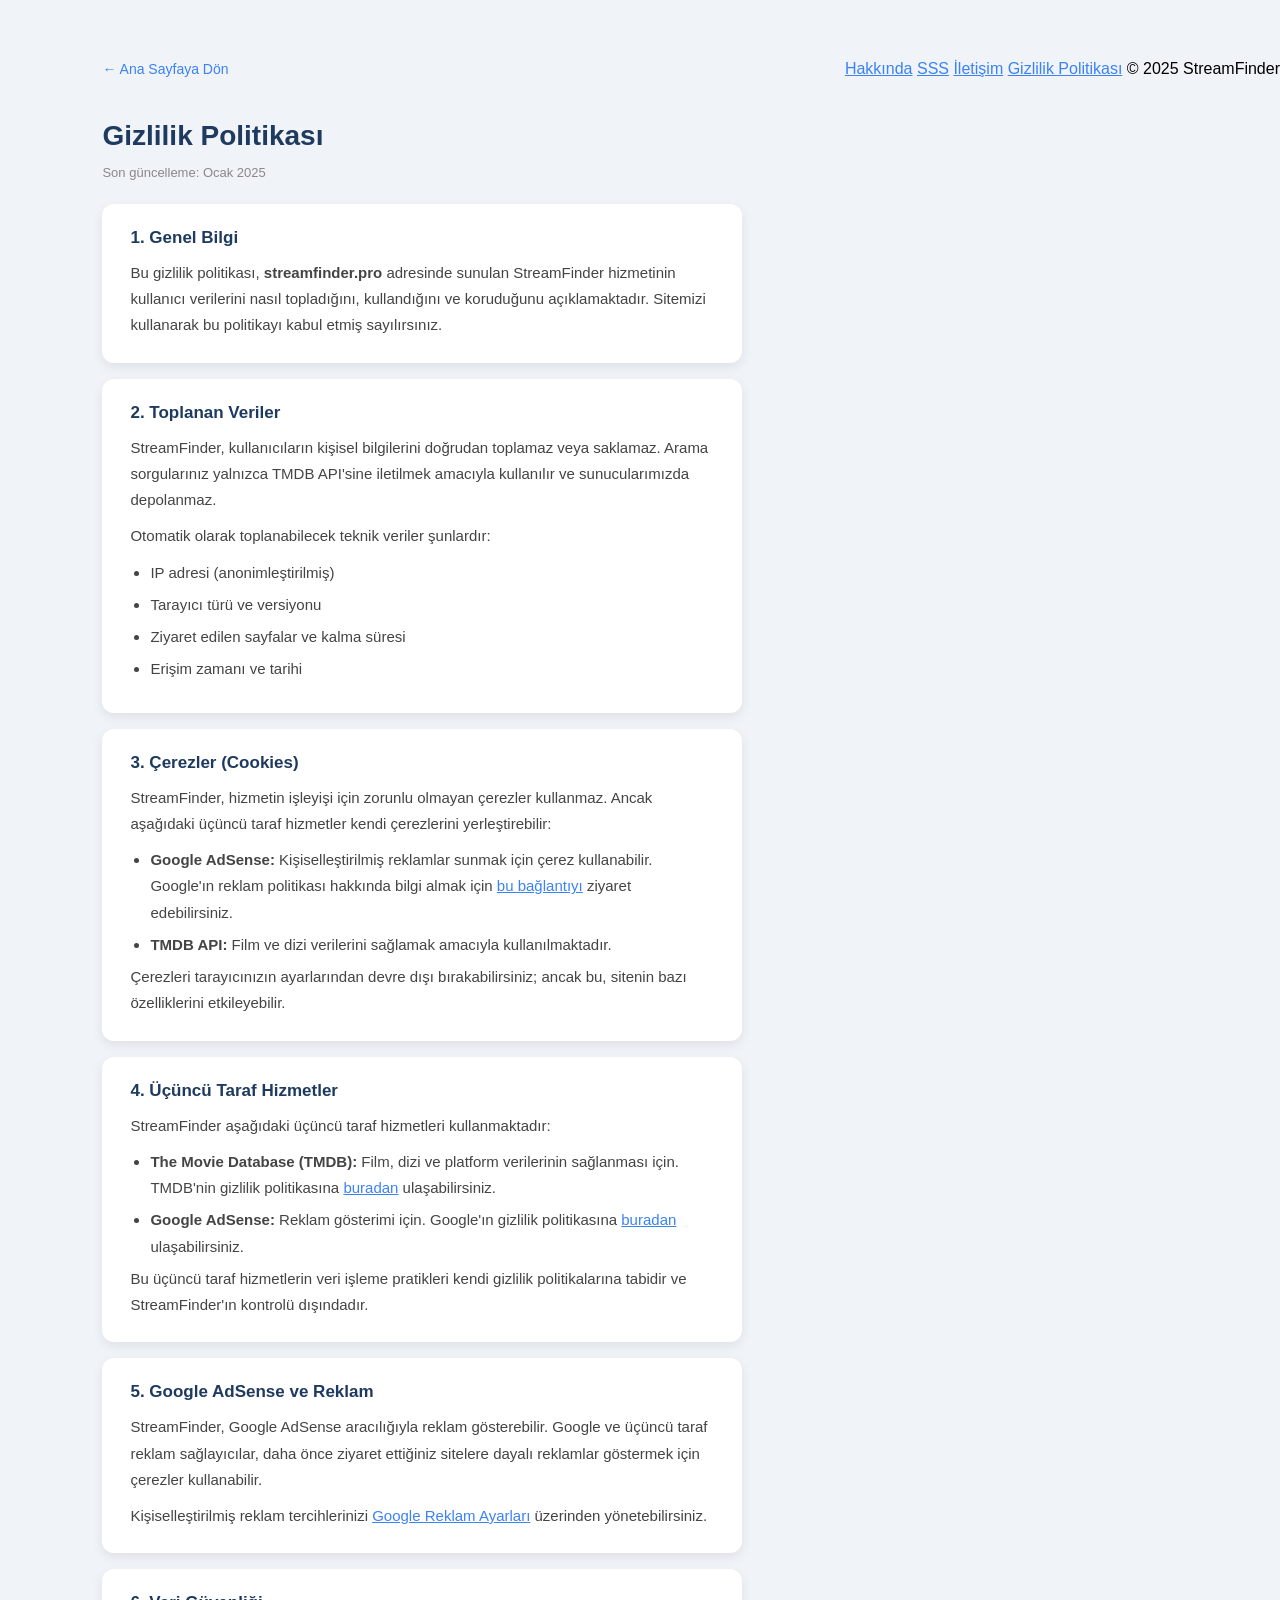
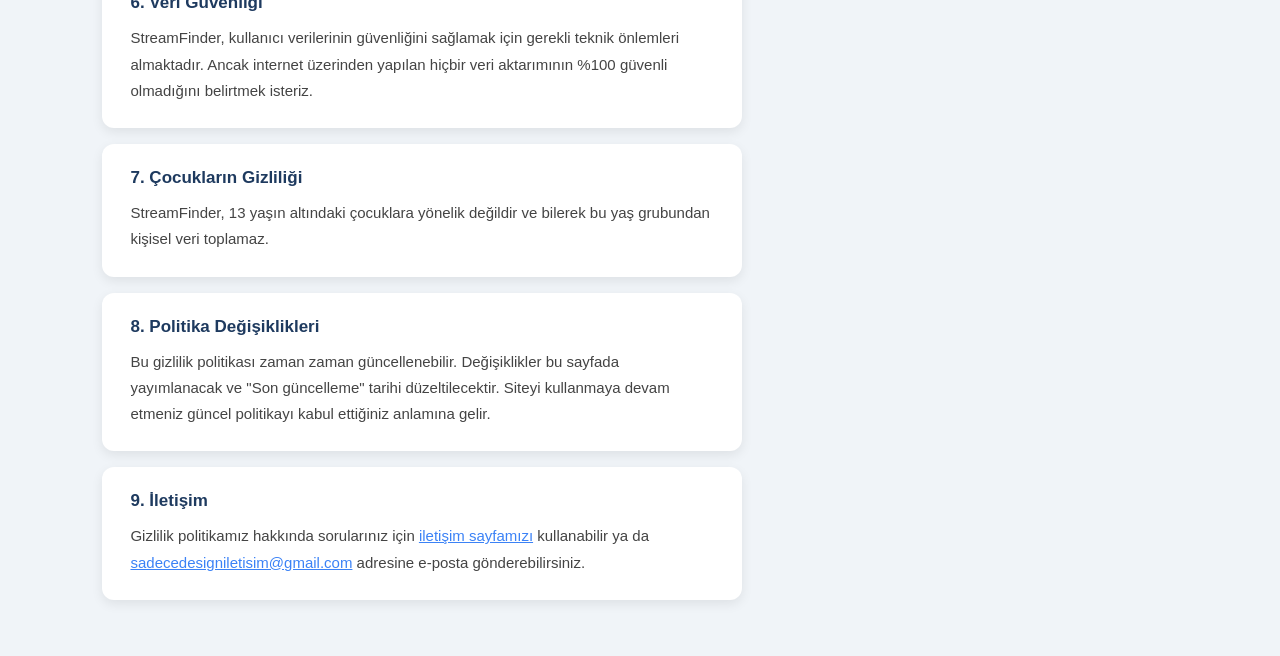
==== gizlilik.html @ 3b2440e1 "Create gizlilik.html" ====
<!DOCTYPE html>
<html lang="tr">
<head>
    <meta charset="UTF-8">
    <meta name="viewport" content="width=device-width, initial-scale=1.0">
    <title>Gizlilik Politikası – StreamFinder</title>
    <link rel="stylesheet" href="style.css">
    <style>
        body { padding-top: 60px; align-items: flex-start; }
        .icerik { max-width: 640px; width: 100%; margin: 0 auto; padding: 0 16px 40px; }
        .sayfa-baslik { color: #1e3a5f; font-size: 28px; margin-bottom: 4px; font-family: Arial, sans-serif; }
        .guncelleme { color: #888; font-size: 13px; margin-bottom: 24px; font-family: Arial, sans-serif; }
        .geri-link { display: inline-flex; align-items: center; gap: 6px; color: #3b82f6; text-decoration: none; font-size: 14px; font-family: Arial, sans-serif; margin-bottom: 24px; }
        .geri-link:hover { text-decoration: underline; }
        .bolum { background: white; border-radius: 12px; padding: 24px 28px; box-shadow: 0 4px 12px rgba(0,0,0,0.08); margin-bottom: 16px; }
        .bolum h2 { color: #1e3a5f; font-size: 17px; margin: 0 0 12px 0; font-family: Arial, sans-serif; }
        .bolum p, .bolum li { color: #444; font-size: 15px; line-height: 1.75; font-family: Arial, sans-serif; }
        .bolum p { margin: 0 0 10px 0; }
        .bolum p:last-child { margin-bottom: 0; }
        .bolum ul { padding-left: 20px; margin: 8px 0 0 0; }
        .bolum ul li { margin-bottom: 6px; }
        a { color: #3b82f6; }
    </style>
</head>
<body>
<div class="icerik">
    <a href="index.html" class="geri-link">← Ana Sayfaya Dön</a>
    <h1 class="sayfa-baslik">Gizlilik Politikası</h1>
    <p class="guncelleme">Son güncelleme: Ocak 2025</p>

    <div class="bolum">
        <h2>1. Genel Bilgi</h2>
        <p>Bu gizlilik politikası, <strong>streamfinder.pro</strong> adresinde sunulan StreamFinder hizmetinin kullanıcı verilerini nasıl topladığını, kullandığını ve koruduğunu açıklamaktadır. Sitemizi kullanarak bu politikayı kabul etmiş sayılırsınız.</p>
    </div>

    <div class="bolum">
        <h2>2. Toplanan Veriler</h2>
        <p>StreamFinder, kullanıcıların kişisel bilgilerini doğrudan toplamaz veya saklamaz. Arama sorgularınız yalnızca TMDB API'sine iletilmek amacıyla kullanılır ve sunucularımızda depolanmaz.</p>
        <p>Otomatik olarak toplanabilecek teknik veriler şunlardır:</p>
        <ul>
            <li>IP adresi (anonimleştirilmiş)</li>
            <li>Tarayıcı türü ve versiyonu</li>
            <li>Ziyaret edilen sayfalar ve kalma süresi</li>
            <li>Erişim zamanı ve tarihi</li>
        </ul>
    </div>

    <div class="bolum">
        <h2>3. Çerezler (Cookies)</h2>
        <p>StreamFinder, hizmetin işleyişi için zorunlu olmayan çerezler kullanmaz. Ancak aşağıdaki üçüncü taraf hizmetler kendi çerezlerini yerleştirebilir:</p>
        <ul>
            <li><strong>Google AdSense:</strong> Kişiselleştirilmiş reklamlar sunmak için çerez kullanabilir. Google'ın reklam politikası hakkında bilgi almak için <a href="https://policies.google.com/technologies/ads" target="_blank">bu bağlantıyı</a> ziyaret edebilirsiniz.</li>
            <li><strong>TMDB API:</strong> Film ve dizi verilerini sağlamak amacıyla kullanılmaktadır.</li>
        </ul>
        <p>Çerezleri tarayıcınızın ayarlarından devre dışı bırakabilirsiniz; ancak bu, sitenin bazı özelliklerini etkileyebilir.</p>
    </div>

    <div class="bolum">
        <h2>4. Üçüncü Taraf Hizmetler</h2>
        <p>StreamFinder aşağıdaki üçüncü taraf hizmetleri kullanmaktadır:</p>
        <ul>
            <li><strong>The Movie Database (TMDB):</strong> Film, dizi ve platform verilerinin sağlanması için. TMDB'nin gizlilik politikasına <a href="https://www.themoviedb.org/privacy-policy" target="_blank">buradan</a> ulaşabilirsiniz.</li>
            <li><strong>Google AdSense:</strong> Reklam gösterimi için. Google'ın gizlilik politikasına <a href="https://policies.google.com/privacy" target="_blank">buradan</a> ulaşabilirsiniz.</li>
        </ul>
        <p>Bu üçüncü taraf hizmetlerin veri işleme pratikleri kendi gizlilik politikalarına tabidir ve StreamFinder'ın kontrolü dışındadır.</p>
    </div>

    <div class="bolum">
        <h2>5. Google AdSense ve Reklam</h2>
        <p>StreamFinder, Google AdSense aracılığıyla reklam gösterebilir. Google ve üçüncü taraf reklam sağlayıcılar, daha önce ziyaret ettiğiniz sitelere dayalı reklamlar göstermek için çerezler kullanabilir.</p>
        <p>Kişiselleştirilmiş reklam tercihlerinizi <a href="https://www.google.com/settings/ads" target="_blank">Google Reklam Ayarları</a> üzerinden yönetebilirsiniz.</p>
    </div>

    <div class="bolum">
        <h2>6. Veri Güvenliği</h2>
        <p>StreamFinder, kullanıcı verilerinin güvenliğini sağlamak için gerekli teknik önlemleri almaktadır. Ancak internet üzerinden yapılan hiçbir veri aktarımının %100 güvenli olmadığını belirtmek isteriz.</p>
    </div>

    <div class="bolum">
        <h2>7. Çocukların Gizliliği</h2>
        <p>StreamFinder, 13 yaşın altındaki çocuklara yönelik değildir ve bilerek bu yaş grubundan kişisel veri toplamaz.</p>
    </div>

    <div class="bolum">
        <h2>8. Politika Değişiklikleri</h2>
        <p>Bu gizlilik politikası zaman zaman güncellenebilir. Değişiklikler bu sayfada yayımlanacak ve "Son güncelleme" tarihi düzeltilecektir. Siteyi kullanmaya devam etmeniz güncel politikayı kabul ettiğiniz anlamına gelir.</p>
    </div>

    <div class="bolum">
        <h2>9. İletişim</h2>
        <p>Gizlilik politikamız hakkında sorularınız için <a href="iletisim.html">iletişim sayfamızı</a> kullanabilir ya da <a href="mailto:sadecedesigniletisim@gmail.com">sadecedesigniletisim@gmail.com</a> adresine e-posta gönderebilirsiniz.</p>
    </div>
</div>

<footer class="site-footer">
    <a href="hakkinda.html">Hakkında</a>
    <a href="sss.html">SSS</a>
    <a href="iletisim.html">İletişim</a>
    <a href="gizlilik.html">Gizlilik Politikası</a>
    <span>© 2025 StreamFinder</span>
</footer>
</body>
</html>
---- style.css ----
body {
    background-color: #f0f4f8;
    font-family: Arial, sans-serif;
    display: flex;
    justify-content: center;
    align-items: flex-start;
    padding-top: 120px;
    height: 100vh;
    margin: 0;
}

.kapsayici {
    display: flex;
    flex-direction: column;
    align-items: center;
    gap: 16px;
}

h1 {
    color: #1e3a5f;
    font-size: 32px;
    margin-bottom: 8px;
}

.arama-alani {
    display: flex;
    flex-direction: row;
    gap: 8px;
}

input {
    padding: 10px 16px;
    border: 2px solid #cbd5e0;
    border-radius: 8px;
    font-size: 16px;
    outline: none;
    width: 280px;
}

button {
    padding: 10px 20px;
    background-color: #3b82f6;
    color: white;
    border: none;
    border-radius: 8px;
    font-size: 16px;
    cursor: pointer;
}

#sonuclar {
    margin-top: 24px;
    width: 600px;
    background-color: white;
    border-radius: 12px;
    padding: 16px;
    box-shadow: 0 4px 12px rgba(0,0,0,0.1);
}

#sonuclar:empty {
    display: none;
}

.film-kart {
    display: flex;
    align-items: center;
    gap: 12px;
    margin-bottom: 12px;
    cursor: pointer;
}

.film-kart img {
    border-radius: 6px;
}

.etiket {
    background-color: #3b82f6;
    color: white;
    font-size: 11px;
    padding: 2px 8px;
    border-radius: 12px;
    margin-left: 6px;
}

#filtreler {
    display: flex;
    gap: 8px;
    margin-bottom: 12px;
}

.filtre-btn {
    padding: 6px 16px;
    background-color: #e2e8f0;
    color: #1e3a5f;
    border: none;
    border-radius: 20px;
    font-size: 13px;
    cursor: pointer;
}

.filtre-btn:hover {
    background-color: #3b82f6;
    color: white;
}

.filtre-btn.aktif {
    background-color: #3b82f6;
    color: white;
}

#geri-don {
    margin-top: 12px;
    padding: 8px 16px;
    background-color: #e2e8f0;
    color: #1e3a5f;
    border: none;
    border-radius: 8px;
    font-size: 14px;
    cursor: pointer;
}

.platform {
    display: flex;
    align-items: center;
    gap: 12px;
    margin-bottom: 8px;
}

.platform img {
    border-radius: 6px;
}

.detay-ust {
    display: flex;
    gap: 16px;
    margin-bottom: 16px;
}

.detay-poster {
    width: 120px;
    border-radius: 10px;
}

.detay-bilgi {
    flex: 1;
}

.detay-yil {
    color: #666;
    font-size: 13px;
    margin: 4px 0;
}

.detay-meta {
    font-size: 13px;
    color: #333;
    margin: 4px 0;
}

.etiket-film {
    background-color: #3b82f6;
    color: white;
    font-size: 11px;
    padding: 2px 8px;
    border-radius: 12px;
    display: inline-block;
    margin-top: 4px;
}

.etiket-dizi {
    background-color: #10b981;
    color: white;
    font-size: 11px;
    padding: 2px 8px;
    border-radius: 12px;
    display: inline-block;
    margin-top: 4px;
}

@media (max-width: 600px) {
    .kapsayici {
        padding: 0 16px;
        width: 100%;
    }

    #sonuclar {
        width: 100%;
        box-sizing: border-box;
    }

    input {
        width: 180px;
    }
}
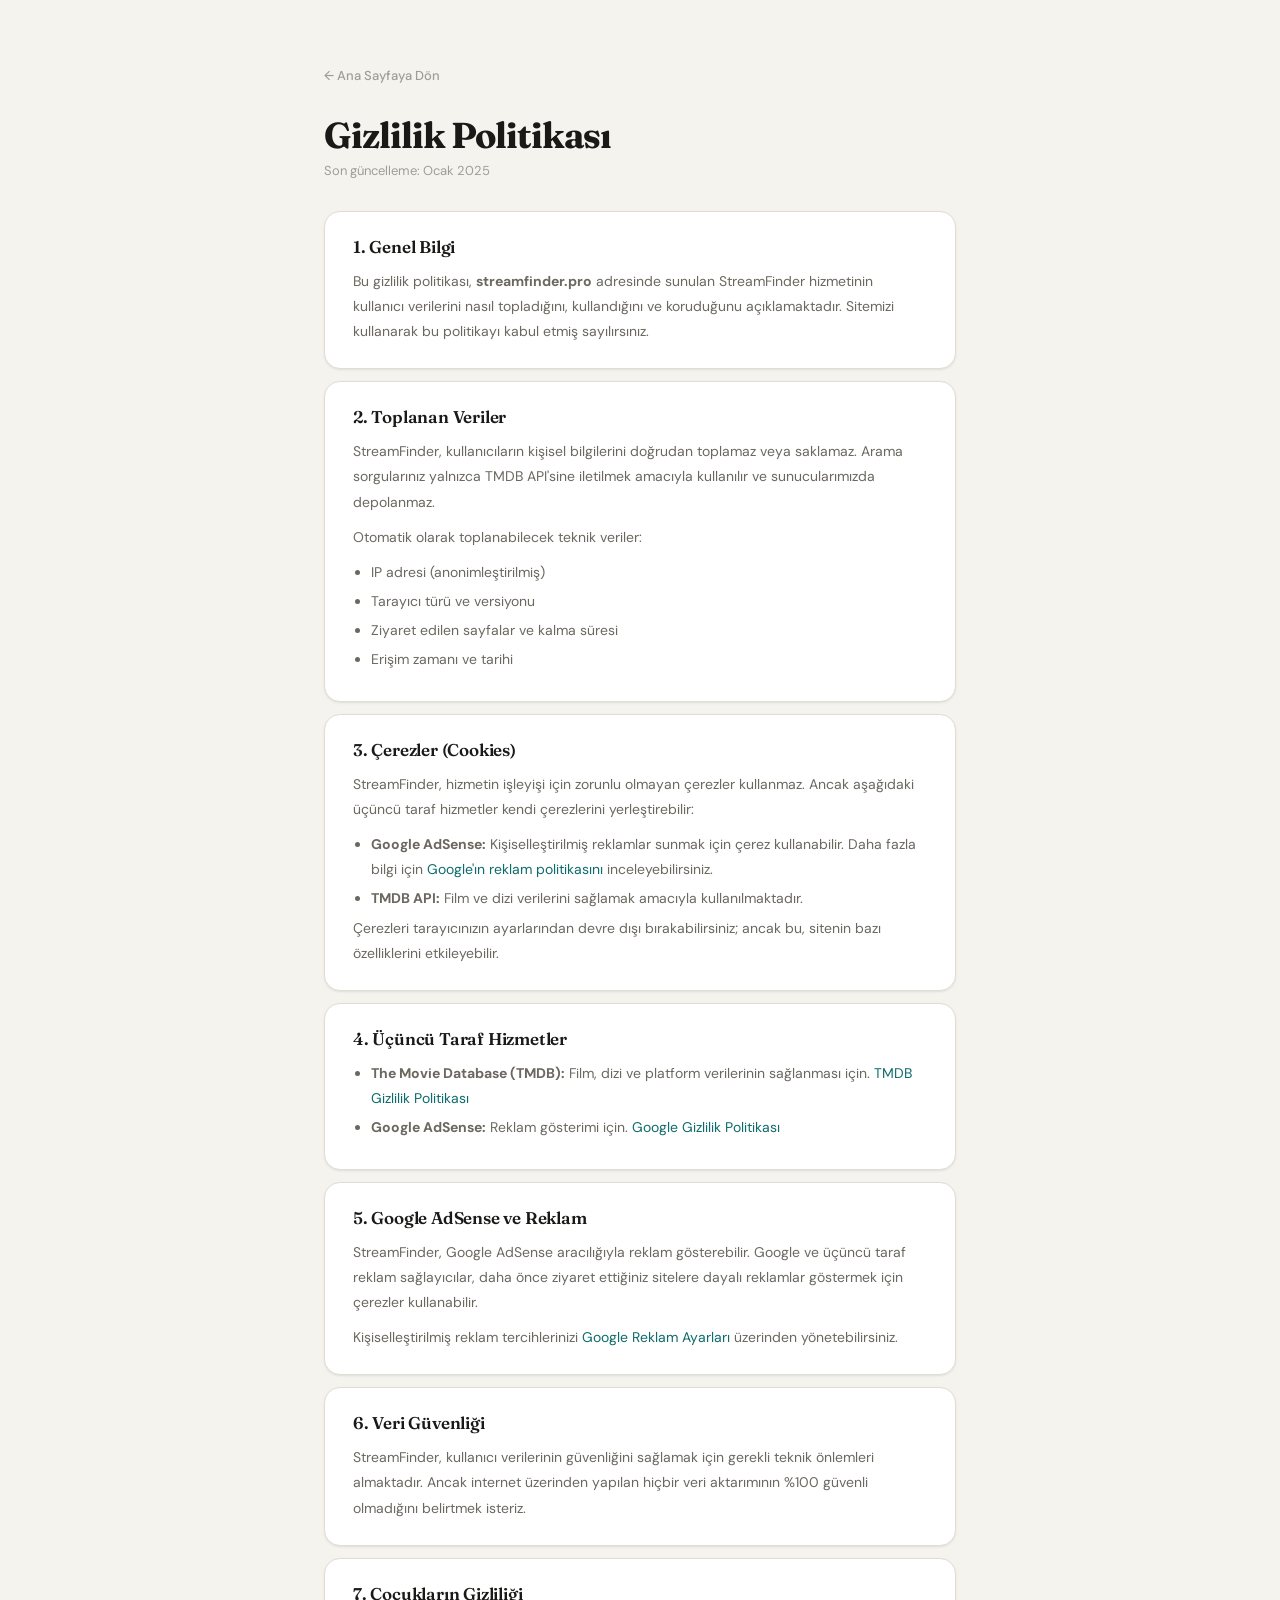
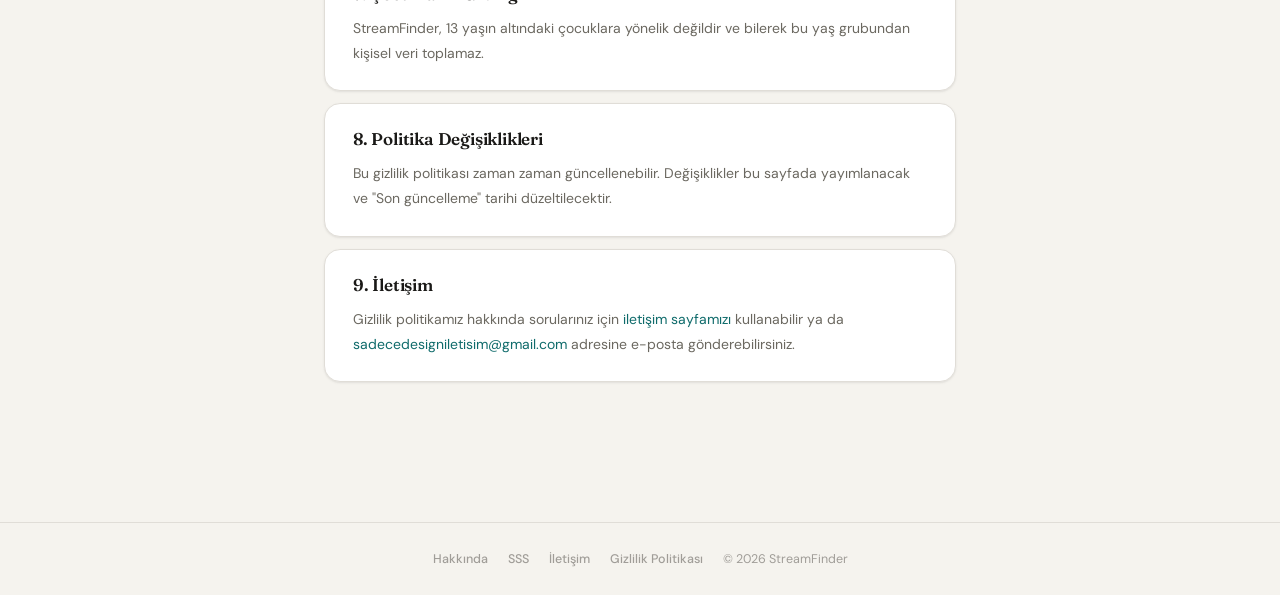
==== commit 9ddbd07a: "Update gizlilik.html" ====
--- a/gizlilik.html
+++ b/gizlilik.html
@@ -6,24 +6,24 @@
     <title>Gizlilik Politikası – StreamFinder</title>
     <link rel="stylesheet" href="style.css">
     <style>
-        body { padding-top: 60px; align-items: flex-start; }
-        .icerik { max-width: 640px; width: 100%; margin: 0 auto; padding: 0 16px 40px; }
-        .sayfa-baslik { color: #1e3a5f; font-size: 28px; margin-bottom: 4px; font-family: Arial, sans-serif; }
-        .guncelleme { color: #888; font-size: 13px; margin-bottom: 24px; font-family: Arial, sans-serif; }
-        .geri-link { display: inline-flex; align-items: center; gap: 6px; color: #3b82f6; text-decoration: none; font-size: 14px; font-family: Arial, sans-serif; margin-bottom: 24px; }
-        .geri-link:hover { text-decoration: underline; }
-        .bolum { background: white; border-radius: 12px; padding: 24px 28px; box-shadow: 0 4px 12px rgba(0,0,0,0.08); margin-bottom: 16px; }
-        .bolum h2 { color: #1e3a5f; font-size: 17px; margin: 0 0 12px 0; font-family: Arial, sans-serif; }
-        .bolum p, .bolum li { color: #444; font-size: 15px; line-height: 1.75; font-family: Arial, sans-serif; }
-        .bolum p { margin: 0 0 10px 0; }
+        body { padding-top: 64px; }
+        .sayfa { max-width: 680px; width: 100%; padding: 0 24px 80px; animation: fadeUp 0.45s ease both; }
+        .geri-link { display: inline-flex; align-items: center; gap: 6px; color: var(--text-muted); text-decoration: none; font-size: 13px; font-weight: 500; margin-bottom: 32px; transition: color var(--transition); }
+        .geri-link:hover { color: var(--accent); }
+        .sayfa-baslik { font-family: 'Fraunces', serif; font-size: 36px; font-weight: 700; color: var(--text-primary); letter-spacing: -1px; margin-bottom: 6px; line-height: 1.1; }
+        .guncelleme { font-size: 13px; color: var(--text-muted); margin-bottom: 32px; }
+        .bolum { background: var(--surface); border: 1px solid var(--border); border-radius: var(--radius-lg); padding: 24px 28px; margin-bottom: 12px; box-shadow: var(--shadow-sm); }
+        .bolum h2 { font-family: 'Fraunces', serif; font-size: 17px; font-weight: 600; color: var(--text-primary); margin: 0 0 12px 0; letter-spacing: -0.2px; }
+        .bolum p { font-size: 14px; color: var(--text-secondary); line-height: 1.8; margin: 0 0 10px 0; }
         .bolum p:last-child { margin-bottom: 0; }
-        .bolum ul { padding-left: 20px; margin: 8px 0 0 0; }
-        .bolum ul li { margin-bottom: 6px; }
-        a { color: #3b82f6; }
+        .bolum ul { padding-left: 18px; margin: 8px 0 0 0; }
+        .bolum ul li { font-size: 14px; color: var(--text-secondary); line-height: 1.8; margin-bottom: 4px; }
+        .bolum a { color: var(--accent); text-decoration: none; }
+        .bolum a:hover { text-decoration: underline; }
     </style>
 </head>
 <body>
-<div class="icerik">
+<div class="sayfa">
     <a href="index.html" class="geri-link">← Ana Sayfaya Dön</a>
     <h1 class="sayfa-baslik">Gizlilik Politikası</h1>
     <p class="guncelleme">Son güncelleme: Ocak 2025</p>
@@ -36,7 +36,7 @@
     <div class="bolum">
         <h2>2. Toplanan Veriler</h2>
         <p>StreamFinder, kullanıcıların kişisel bilgilerini doğrudan toplamaz veya saklamaz. Arama sorgularınız yalnızca TMDB API'sine iletilmek amacıyla kullanılır ve sunucularımızda depolanmaz.</p>
-        <p>Otomatik olarak toplanabilecek teknik veriler şunlardır:</p>
+        <p>Otomatik olarak toplanabilecek teknik veriler:</p>
         <ul>
             <li>IP adresi (anonimleştirilmiş)</li>
             <li>Tarayıcı türü ve versiyonu</li>
@@ -49,7 +49,7 @@
         <h2>3. Çerezler (Cookies)</h2>
         <p>StreamFinder, hizmetin işleyişi için zorunlu olmayan çerezler kullanmaz. Ancak aşağıdaki üçüncü taraf hizmetler kendi çerezlerini yerleştirebilir:</p>
         <ul>
-            <li><strong>Google AdSense:</strong> Kişiselleştirilmiş reklamlar sunmak için çerez kullanabilir. Google'ın reklam politikası hakkında bilgi almak için <a href="https://policies.google.com/technologies/ads" target="_blank">bu bağlantıyı</a> ziyaret edebilirsiniz.</li>
+            <li><strong>Google AdSense:</strong> Kişiselleştirilmiş reklamlar sunmak için çerez kullanabilir. Daha fazla bilgi için <a href="https://policies.google.com/technologies/ads" target="_blank">Google'ın reklam politikasını</a> inceleyebilirsiniz.</li>
             <li><strong>TMDB API:</strong> Film ve dizi verilerini sağlamak amacıyla kullanılmaktadır.</li>
         </ul>
         <p>Çerezleri tarayıcınızın ayarlarından devre dışı bırakabilirsiniz; ancak bu, sitenin bazı özelliklerini etkileyebilir.</p>
@@ -57,12 +57,10 @@
 
     <div class="bolum">
         <h2>4. Üçüncü Taraf Hizmetler</h2>
-        <p>StreamFinder aşağıdaki üçüncü taraf hizmetleri kullanmaktadır:</p>
         <ul>
-            <li><strong>The Movie Database (TMDB):</strong> Film, dizi ve platform verilerinin sağlanması için. TMDB'nin gizlilik politikasına <a href="https://www.themoviedb.org/privacy-policy" target="_blank">buradan</a> ulaşabilirsiniz.</li>
-            <li><strong>Google AdSense:</strong> Reklam gösterimi için. Google'ın gizlilik politikasına <a href="https://policies.google.com/privacy" target="_blank">buradan</a> ulaşabilirsiniz.</li>
+            <li><strong>The Movie Database (TMDB):</strong> Film, dizi ve platform verilerinin sağlanması için. <a href="https://www.themoviedb.org/privacy-policy" target="_blank">TMDB Gizlilik Politikası</a></li>
+            <li><strong>Google AdSense:</strong> Reklam gösterimi için. <a href="https://policies.google.com/privacy" target="_blank">Google Gizlilik Politikası</a></li>
         </ul>
-        <p>Bu üçüncü taraf hizmetlerin veri işleme pratikleri kendi gizlilik politikalarına tabidir ve StreamFinder'ın kontrolü dışındadır.</p>
     </div>
 
     <div class="bolum">
@@ -83,7 +81,7 @@
 
     <div class="bolum">
         <h2>8. Politika Değişiklikleri</h2>
-        <p>Bu gizlilik politikası zaman zaman güncellenebilir. Değişiklikler bu sayfada yayımlanacak ve "Son güncelleme" tarihi düzeltilecektir. Siteyi kullanmaya devam etmeniz güncel politikayı kabul ettiğiniz anlamına gelir.</p>
+        <p>Bu gizlilik politikası zaman zaman güncellenebilir. Değişiklikler bu sayfada yayımlanacak ve "Son güncelleme" tarihi düzeltilecektir.</p>
     </div>
 
     <div class="bolum">
@@ -97,7 +95,7 @@
     <a href="sss.html">SSS</a>
     <a href="iletisim.html">İletişim</a>
     <a href="gizlilik.html">Gizlilik Politikası</a>
-    <span>© 2025 StreamFinder</span>
+    <span>© 2026 StreamFinder</span>
 </footer>
 </body>
 </html>
--- a/style.css
+++ b/style.css
@@ -1,193 +1,619 @@
+@import url('https://fonts.googleapis.com/css2?family=Fraunces:ital,opsz,wght@0,9..144,400;0,9..144,600;0,9..144,700;1,9..144,400&family=DM+Sans:wght@300;400;500;600&display=swap');
+
+*, *::before, *::after {
+    box-sizing: border-box;
+    margin: 0;
+    padding: 0;
+}
+
+:root {
+    --bg: #f5f3ee;
+    --surface: #ffffff;
+    --surface-2: #eeecea;
+    --border: #e0ddd7;
+    --text-primary: #1a1917;
+    --text-secondary: #6b6860;
+    --text-muted: #a09d98;
+    --accent: #0f6b6b;
+    --accent-hover: #0a5252;
+    --accent-soft: #e4f0f0;
+    --film-tag: #1a1917;
+    --dizi-tag: #0f6b6b;
+    --radius-sm: 8px;
+    --radius-md: 12px;
+    --radius-lg: 16px;
+    --shadow-sm: 0 1px 3px rgba(0,0,0,0.06), 0 1px 2px rgba(0,0,0,0.04);
+    --shadow-md: 0 4px 16px rgba(0,0,0,0.08), 0 1px 4px rgba(0,0,0,0.04);
+    --transition: 0.18s ease;
+}
+
+html {
+    -webkit-font-smoothing: antialiased;
+    -moz-osx-font-smoothing: grayscale;
+}
+
 body {
-    background-color: #f0f4f8;
-    font-family: Arial, sans-serif;
-    display: flex;
-    justify-content: center;
-    align-items: flex-start;
-    padding-top: 120px;
-    height: 100vh;
-    margin: 0;
-}
-
+    background-color: var(--bg);
+    font-family: 'DM Sans', sans-serif;
+    display: flex;
+    flex-direction: column;
+    align-items: center;
+    min-height: 100vh;
+    padding-top: 150px;
+    color: var(--text-primary);
+    transition: padding-top 0.4s ease;
+}
+
+body.arama-yapildi {
+    padding-top: 40px;
+}
+
+/* ─── KAPSAYICI ─── */
 .kapsayici {
     display: flex;
     flex-direction: column;
     align-items: center;
+    width: 100%;
+    max-width: 1000px;
+    padding: 0 32px;
+    flex: 1;
+    animation: fadeUp 0.45s ease both;
+}
+
+@keyframes fadeUp {
+    from { opacity: 0; transform: translateY(18px); }
+    to   { opacity: 1; transform: translateY(0); }
+}
+
+/* ─── LOGO ─── */
+#logo {
+    font-family: 'Fraunces', serif;
+    font-size: 52px;
+    font-weight: 700;
+    color: var(--text-primary);
+    letter-spacing: -2px;
+    cursor: pointer;
+    margin-bottom: 10px;
+    line-height: 1;
+    transition: font-size 0.4s ease, color var(--transition);
+    user-select: none;
+}
+
+body.arama-yapildi #logo {
+    font-size: 32px;
+}
+
+body.arama-yapildi .tagline {
+    display: none;
+}
+
+#logo .nokta {
+    color: var(--accent);
+}
+
+#logo:hover {
+    color: var(--accent);
+}
+
+.tagline {
+    font-size: 14px;
+    font-weight: 400;
+    color: var(--text-muted);
+    margin-bottom: 48px;
+    letter-spacing: 0.01em;
+    transition: opacity 0.3s ease, margin 0.4s ease;
+}
+
+/* ─── ARAMA ─── */
+.arama-alani {
+    display: flex;
+    flex-direction: column;
+    align-items: center;
     gap: 16px;
-}
-
-h1 {
-    color: #1e3a5f;
-    font-size: 32px;
-    margin-bottom: 8px;
-}
-
-.arama-alani {
+    width: 100%;
+}
+
+.arama-satir {
     display: flex;
     flex-direction: row;
+    align-items: center;
     gap: 8px;
+    width: 100%;
+    max-width: 520px;
+    box-sizing: border-box;
 }
 
 input {
-    padding: 10px 16px;
-    border: 2px solid #cbd5e0;
-    border-radius: 8px;
-    font-size: 16px;
+    flex: 1;
+    padding: 13px 18px;
+    border: 1.5px solid var(--border);
+    border-radius: var(--radius-md);
+    font-size: 15px;
+    font-family: 'DM Sans', sans-serif;
+    font-weight: 400;
+    color: var(--text-primary);
+    background: var(--surface);
     outline: none;
-    width: 280px;
-}
-
-button {
-    padding: 10px 20px;
-    background-color: #3b82f6;
+    transition: border-color var(--transition), box-shadow var(--transition);
+    min-width: 0;
+}
+
+input::placeholder {
+    color: var(--text-muted);
+}
+
+input:focus {
+    border-color: var(--accent);
+    box-shadow: 0 0 0 3px rgba(15, 107, 107, 0.10);
+}
+
+#ara-btn {
+    padding: 13px 24px;
+    background-color: var(--accent);
     color: white;
     border: none;
-    border-radius: 8px;
-    font-size: 16px;
+    border-radius: var(--radius-md);
+    font-size: 15px;
+    font-family: 'DM Sans', sans-serif;
+    font-weight: 600;
     cursor: pointer;
-}
-
-#sonuclar {
-    margin-top: 24px;
-    width: 600px;
-    background-color: white;
-    border-radius: 12px;
-    padding: 16px;
-    box-shadow: 0 4px 12px rgba(0,0,0,0.1);
+    transition: background-color var(--transition), transform var(--transition), box-shadow var(--transition);
+    white-space: nowrap;
+    letter-spacing: 0.01em;
+}
+
+#ara-btn:hover {
+    background-color: var(--accent-hover);
+    transform: translateY(-1px);
+    box-shadow: 0 4px 14px rgba(15, 107, 107, 0.28);
+}
+
+#ara-btn:active {
+    transform: translateY(0);
+    box-shadow: none;
+}
+
+/* ─── KONTROL SATIRI (filtreler + toggle) ─── */
+#kontrol-satiri {
+    display: flex;
+    justify-content: space-between;
+    align-items: center;
+    width: 100%;
+    max-width: 520px;
+    margin-top: -4px;
+    box-sizing: border-box;
+}
+
+#filtreler {
+    display: flex;
+    gap: 6px;
+}
+
+/* ─── GÖRÜNÜM TOGGLE ─── */
+#gorunum-toggle {
+    display: flex;
+    gap: 4px;
+}
+.gorunum-btn {
+    padding: 5px 13px;
+    background-color: var(--surface);
+    color: var(--text-muted);
+    border: 1.5px solid var(--border);
+    border-radius: 999px;
+    font-size: 12px;
+    font-family: 'DM Sans', sans-serif;
+    font-weight: 500;
+    cursor: pointer;
+    transition: all var(--transition);
+}
+
+.gorunum-btn:hover {
+    border-color: var(--accent);
+    color: var(--accent);
+}
+
+.gorunum-btn.aktif {
+    background-color: var(--accent);
+    border-color: var(--accent);
+    color: white;
+}
+
+/* ─── FİLTRELER ─── */
+#filtreler {
+    display: flex;
+    gap: 6px;
+    margin-top: 2px;
+}
+
+.filtre-btn {
+    padding: 6px 16px;
+    background-color: var(--surface);
+    color: var(--text-secondary);
+    border: 1.5px solid var(--border);
+    border-radius: 999px;
+    font-size: 13px;
+    font-family: 'DM Sans', sans-serif;
+    font-weight: 500;
+    cursor: pointer;
+    transition: all var(--transition);
+}
+
+.filtre-btn:hover {
+    border-color: var(--accent);
+    color: var(--accent);
+}
+
+.filtre-btn.aktif {
+    background-color: var(--accent);
+    border-color: var(--accent);
+    color: white;
+}
+
+/* ─── SONUÇLAR ─── */
+.sonuclar {
+    margin-top: 20px;
+    width: 100%;
+    background-color: var(--surface);
+    border-radius: var(--radius-lg);
+    padding: 8px;
+    box-shadow: var(--shadow-md);
+    border: 1px solid var(--border);
+    animation: fadeUp 0.3s ease both;
 }
 
 #sonuclar:empty {
     display: none;
 }
 
+/* Grid modu */
+#sonuclar.grid-mod {
+    display: grid;
+    grid-template-columns: repeat(auto-fill, minmax(150px, 1fr));
+    gap: 12px;
+    padding: 12px;
+}
+
+#sonuclar.grid-mod .film-kart {
+    flex-direction: column;
+    align-items: flex-start;
+    padding: 0;
+    border-bottom: none;
+    border-radius: var(--radius-md);
+    overflow: hidden;
+    background: var(--surface-2);
+    transform: none;
+}
+
+#sonuclar.grid-mod .film-kart:hover {
+    background: var(--surface-2);
+    transform: translateY(-3px);
+    box-shadow: var(--shadow-md);
+}
+
+#sonuclar.grid-mod .film-kart img {
+    width: 100%;
+    height: 200px;
+    object-fit: cover;
+    object-position: top;
+    border-radius: 0;
+    box-shadow: none;
+}
+
+#sonuclar.grid-mod .film-kart p {
+    padding: 8px 10px 10px;
+    font-size: 12px;
+    line-height: 1.35;
+    color: var(--text-primary);
+}
+
+/* ─── FİLM KARTI ─── */
 .film-kart {
     display: flex;
     align-items: center;
-    gap: 12px;
-    margin-bottom: 12px;
+    gap: 14px;
+    padding: 10px 12px;
+    border-radius: var(--radius-md);
     cursor: pointer;
+    transition: background-color var(--transition), transform var(--transition);
+}
+
+.film-kart:not(:last-child) {
+    border-bottom: 1px solid var(--surface-2);
+}
+
+.film-kart:hover {
+    background-color: var(--surface-2);
+    transform: translateX(3px);
 }
 
 .film-kart img {
     border-radius: 6px;
-}
-
+    width: 52px;
+    height: auto;
+    object-fit: cover;
+    flex-shrink: 0;
+    box-shadow: var(--shadow-sm);
+}
+
+.film-kart p {
+    font-size: 14px;
+    font-weight: 500;
+    color: var(--text-primary);
+    line-height: 1.45;
+}
+
+/* ─── ETİKETLER ─── */
 .etiket {
-    background-color: #3b82f6;
+    background-color: var(--film-tag);
     color: white;
+    font-size: 10px;
+    font-weight: 600;
+    padding: 2px 8px;
+    border-radius: 999px;
+    margin-left: 6px;
+    letter-spacing: 0.05em;
+    text-transform: uppercase;
+    vertical-align: middle;
+}
+
+.etiket-film {
+    background-color: var(--film-tag);
+    color: white;
+    font-size: 10px;
+    font-weight: 600;
+    padding: 3px 10px;
+    border-radius: 999px;
+    display: inline-block;
+    margin-top: 6px;
+    letter-spacing: 0.05em;
+    text-transform: uppercase;
+}
+
+.etiket-dizi {
+    background-color: var(--dizi-tag);
+    color: white;
+    font-size: 10px;
+    font-weight: 600;
+    padding: 3px 10px;
+    border-radius: 999px;
+    display: inline-block;
+    margin-top: 6px;
+    letter-spacing: 0.05em;
+    text-transform: uppercase;
+}
+
+/* ─── DETAY ─── */
+.detay-ust {
+    display: flex;
+    gap: 24px;
+    padding: 20px;
+    align-items: flex-start;
+}
+
+.detay-poster {
+    width: 160px;
+    min-width: 160px;
+    border-radius: var(--radius-md);
+    box-shadow: var(--shadow-lg);
+}
+
+.detay-poster-placeholder {
+    width: 160px;
+    min-width: 160px;
+    height: 240px;
+    border-radius: var(--radius-md);
+    background: var(--surface-2);
+}
+
+.detay-bilgi {
+    flex: 1;
+    min-width: 0;
+}
+
+.detay-baslik-satir {
+    display: flex;
+    align-items: flex-start;
+    gap: 10px;
+    margin-bottom: 10px;
+    flex-wrap: wrap;
+}
+
+.detay-baslik {
+    font-family: 'Fraunces', serif;
+    font-size: 26px;
+    font-weight: 700;
+    color: var(--text-primary);
+    line-height: 1.2;
+    letter-spacing: -0.4px;
+}
+
+.detay-meta-satir {
+    display: flex;
+    flex-wrap: wrap;
+    gap: 6px;
+    margin-bottom: 10px;
+}
+
+.meta-chip {
+    background: var(--surface-2);
+    color: var(--text-secondary);
+    font-size: 12px;
+    font-weight: 500;
+    padding: 4px 10px;
+    border-radius: 999px;
+    border: 1px solid var(--border);
+}
+
+.detay-genre {
+    font-size: 13px;
+    color: var(--text-muted);
+    margin-bottom: 12px;
+    font-style: italic;
+}
+
+.detay-ozet {
+    font-size: 14px;
+    color: var(--text-secondary);
+    line-height: 1.7;
+    margin: 0;
+}
+
+/* ─── PLATFORM BÖLÜMÜ ─── */
+.platform-bolum {
+    border-top: 1px solid var(--surface-2);
+    padding: 16px 20px;
+}
+
+.platform-bolum h3 {
     font-size: 11px;
-    padding: 2px 8px;
-    border-radius: 12px;
-    margin-left: 6px;
-}
-
-#filtreler {
-    display: flex;
+    font-weight: 600;
+    color: var(--text-muted);
+    text-transform: uppercase;
+    letter-spacing: 0.09em;
+    margin: 0 0 14px 0;
+}
+
+.platform-grup {
+    margin-bottom: 16px;
+}
+
+.platform-grup-baslik {
+    display: flex;
+    align-items: center;
+    gap: 6px;
+    font-size: 11px;
+    font-weight: 600;
+    text-transform: uppercase;
+    letter-spacing: 0.07em;
+    color: var(--text-muted);
+    margin-bottom: 8px;
+}
+
+.platform-ikon {
+    font-size: 13px;
+}
+
+.platform-liste {
+    display: flex;
+    flex-wrap: wrap;
     gap: 8px;
-    margin-bottom: 12px;
-}
-
-.filtre-btn {
-    padding: 6px 16px;
-    background-color: #e2e8f0;
-    color: #1e3a5f;
-    border: none;
-    border-radius: 20px;
-    font-size: 13px;
-    cursor: pointer;
-}
-
-.filtre-btn:hover {
-    background-color: #3b82f6;
-    color: white;
-}
-
-.filtre-btn.aktif {
-    background-color: #3b82f6;
-    color: white;
-}
-
-#geri-don {
-    margin-top: 12px;
-    padding: 8px 16px;
-    background-color: #e2e8f0;
-    color: #1e3a5f;
-    border: none;
-    border-radius: 8px;
-    font-size: 14px;
-    cursor: pointer;
 }
 
 .platform {
     display: flex;
     align-items: center;
-    gap: 12px;
-    margin-bottom: 8px;
+    gap: 10px;
+    padding: 8px 14px;
+    background: var(--surface-2);
+    border-radius: var(--radius-md);
+    border: 1px solid var(--border);
+    transition: background-color var(--transition);
+}
+
+.platform:hover {
+    background-color: var(--accent-soft);
 }
 
 .platform img {
     border-radius: 6px;
-}
-
-.detay-ust {
-    display: flex;
-    gap: 16px;
-    margin-bottom: 16px;
-}
-
-.detay-poster {
-    width: 120px;
-    border-radius: 10px;
-}
-
-.detay-bilgi {
-    flex: 1;
-}
-
-.detay-yil {
-    color: #666;
+    width: 32px;
+    height: 32px;
+    object-fit: cover;
+}
+
+.platform span {
     font-size: 13px;
-    margin: 4px 0;
-}
-
-.detay-meta {
+    font-weight: 500;
+    color: var(--text-primary);
+}
+
+.platform p {
+    font-size: 14px;
+    font-weight: 500;
+    color: var(--text-primary);
+}
+
+.platform-yok {
+    font-size: 14px;
+    color: var(--text-muted);
+    padding: 8px 0;
+}
+
+/* ─── GERİ DÖN ─── */
+#geri-don {
+    margin: 12px 12px 8px;
+    padding: 9px 18px;
+    background-color: transparent;
+    color: var(--text-secondary);
+    border: 1.5px solid var(--border);
+    border-radius: var(--radius-sm);
     font-size: 13px;
-    color: #333;
-    margin: 4px 0;
-}
-
-.etiket-film {
-    background-color: #3b82f6;
-    color: white;
-    font-size: 11px;
-    padding: 2px 8px;
-    border-radius: 12px;
+    font-family: 'DM Sans', sans-serif;
+    font-weight: 500;
+    cursor: pointer;
+    transition: all var(--transition);
     display: inline-block;
-    margin-top: 4px;
-}
-
-.etiket-dizi {
-    background-color: #10b981;
-    color: white;
-    font-size: 11px;
-    padding: 2px 8px;
-    border-radius: 12px;
-    display: inline-block;
-    margin-top: 4px;
-}
-
+}
+
+#geri-don:hover {
+    background-color: var(--surface-2);
+    color: var(--text-primary);
+    border-color: var(--text-muted);
+}
+
+/* ─── FOOTER ─── */
+.site-footer {
+    width: 100%;
+    display: flex;
+    justify-content: center;
+    align-items: center;
+    flex-wrap: wrap;
+    gap: 6px 20px;
+    padding: 28px 20px;
+    margin-top: 48px;
+    border-top: 1px solid var(--border);
+}
+
+.site-footer a {
+    color: var(--text-muted);
+    text-decoration: none;
+    font-size: 12.5px;
+    font-family: 'DM Sans', sans-serif;
+    font-weight: 500;
+    transition: color var(--transition);
+}
+
+.site-footer a:hover {
+    color: var(--accent);
+}
+
+.site-footer span {
+    color: var(--text-muted);
+    font-size: 12.5px;
+    font-family: 'DM Sans', sans-serif;
+}
+
+/* ─── RESPONSIVE ─── */
 @media (max-width: 600px) {
+    body {
+        padding-top: 56px;
+    }
+    #logo {
+        font-size: 38px;
+    }
     .kapsayici {
         padding: 0 16px;
-        width: 100%;
     }
-
-    #sonuclar {
-        width: 100%;
-        box-sizing: border-box;
+    .arama-satir {
+        max-width: 100%;
     }
-
     input {
-        width: 180px;
+        font-size: 16px;
     }
-}+    .detay-ust {
+        flex-direction: column;
+    }
+    .detay-poster {
+        width: 100px;
+    }
+}
